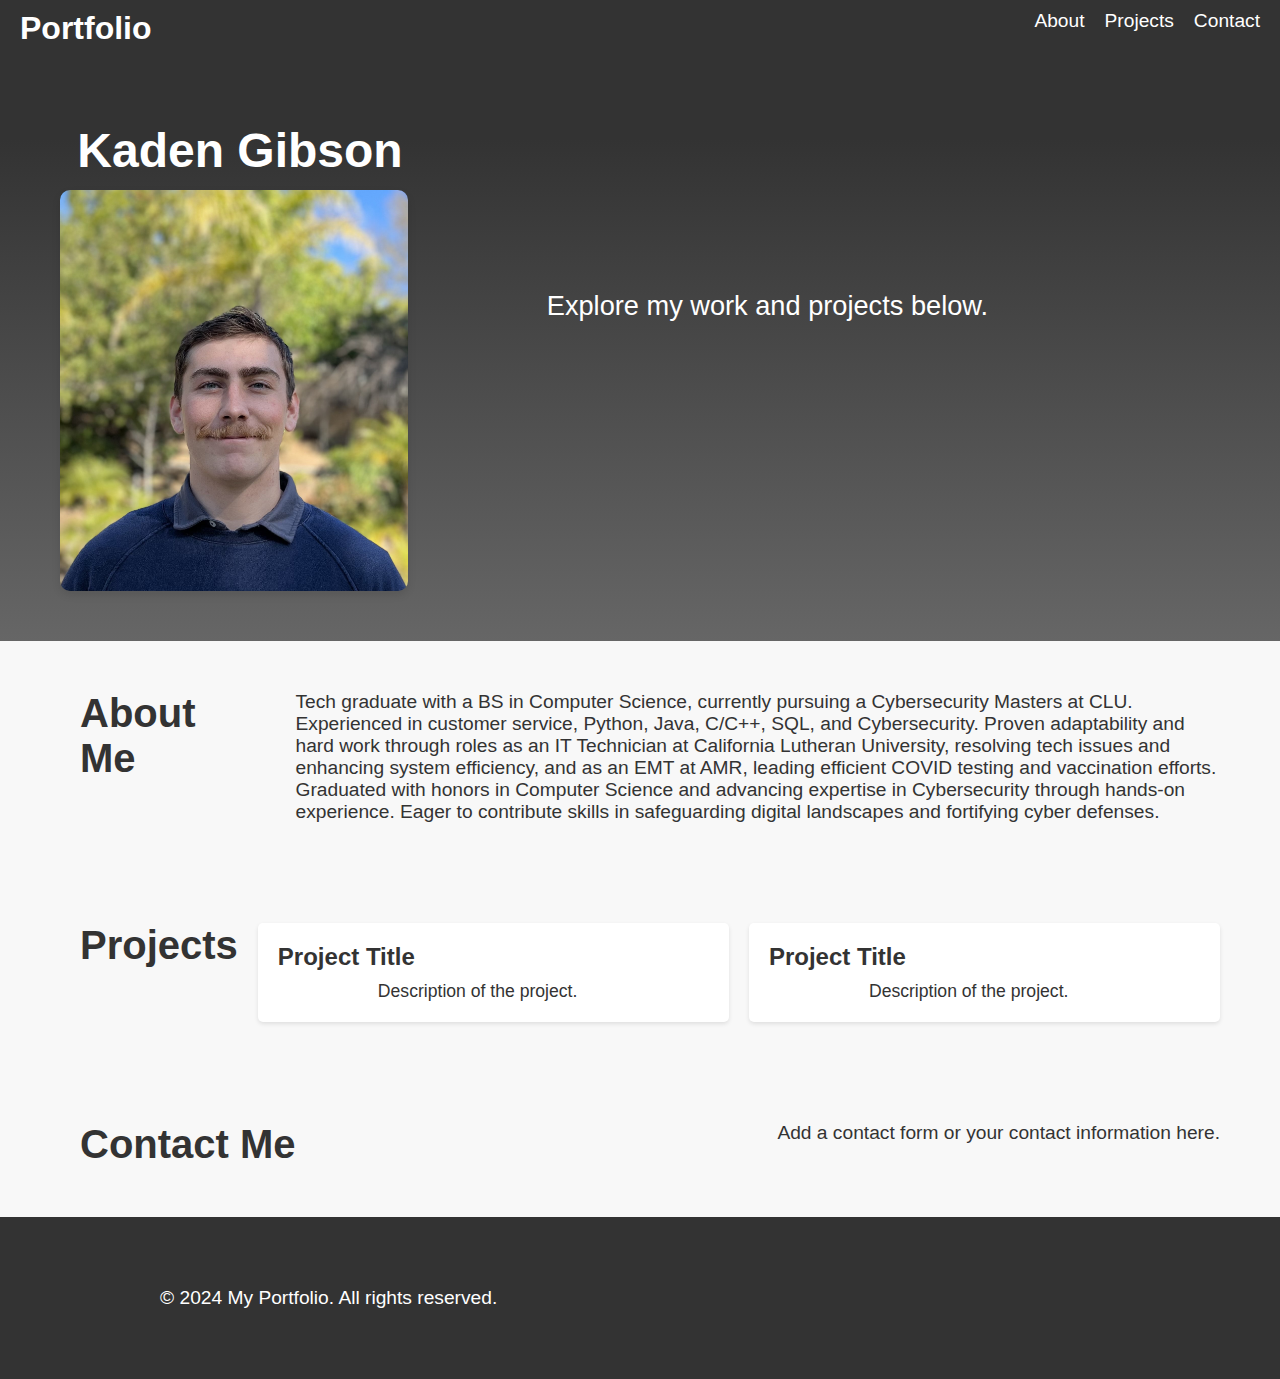
==== portfolio/index.html @ f73d7eb6 "Add files via upload" ====
<!DOCTYPE html>
<html lang="en">

<head>
    <meta charset="UTF-8">
    <meta name="viewport" content="width=device-width, initial-scale=1.0">
    <title>Portfolio</title>
    <link rel="stylesheet" href="styles.css">
</head>

<body>

    <!-- Header -->
    <header>
        <div class="container">
            <h1>Portfolio</h1>
            <nav>
                <ul>
                    <li><a href="#about">About</a></li>
                    <li><a href="#projects">Projects</a></li>
                    <li><a href="#contact">Contact</a></li>
                </ul>
            </nav>
        </div>
    </header>

    <!-- Image Section
    <section id="image">
        <div class="container">
            <img src="C:\Users\kaden\Desktop\IMG_4043.jpg" alt="Picture of me">
        </div>
    </section> -->

    <!-- Hero Section -->
    <section id="hero">
        <div class="container">
            <img src="IMG_4043copy.jpg" class="profile-image">
            <h2>Kaden Gibson</h2>
            <p>Explore my work and projects below.</p>
            
        </div>
    </section>

    <!-- About Section -->
    <section id="about">
        <div class="container">
            <h2>About Me</h2>
            <p>Tech graduate with a BS in Computer Science, currently pursuing a Cybersecurity Masters at CLU. Experienced in customer service, Python, Java, C/C++, SQL, and Cybersecurity. Proven adaptability and hard work through roles as an IT Technician at California Lutheran University, resolving tech issues and enhancing system efficiency, and as an EMT at AMR, leading efficient COVID testing and vaccination efforts. Graduated with honors in Computer Science and advancing expertise in Cybersecurity through hands-on experience. Eager to contribute skills in safeguarding digital landscapes and fortifying cyber defenses.</p>
        </div>
    </section>

    <!-- Projects Section -->
    <section id="projects">
        <div class="container">
            <h2>Projects</h2>
            <!-- Add your projects here -->
            <div class="project">
                <h3>Project Title</h3>
                <p>Description of the project.</p>
            </div>
            <div class="project">
                <h3>Project Title</h3>
                <p>Description of the project.</p>
            </div>
            <!-- Add more projects as needed -->
        </div>
    </section>

    <!-- Contact Section -->
    <section id="contact">
        <div class="container">
            <h2>Contact Me</h2>
            <p>Add a contact form or your contact information here.</p>
        </div>
    </section>

    <!-- Footer -->
    <footer>
        <div class="container">
            <p>&copy; 2024 My Portfolio. All rights reserved.</p>
        </div>
    </footer>
    <script src="script.js"></script>
</body>

</html>
---- portfolio/styles.css ----
/* Reset default margin and padding */
* {
    margin: 0;
    padding: 0;
    box-sizing: border-box;
}

/* Body styles */
body {
    font-family: 'Ariel', sans-serif;
    background-color: #f8f8f8;
    color: #333;
}

/* Image section styles */
.profile-image {
    max-width: 30%;
    height: auto;
    border-radius: 20px;
    box-shadow: 0 4px 8px rgba(0, 0, 0, 0.1);
    margin-bottom: 10px; /* Adjust spacing between image and text */
    float: left; /* Align the image to the left */
}

/* Header styles */
header {
    background-color: #333;
    color: #fff;
    padding: 20px;
    position: relative;
    display: flex;
    justify-content: flex-start;
    align-items: flex-start;
}

header h1 {
    font-size: 2em;
    margin: 0;
    position: absolute;
    top: 10px;
    left: 20px;
}

header nav ul {
    list-style: none;
    display: flex;
    position: absolute;
    top: 10px; /* Adjust the distance from the top */
    right: 20px; /* Adjust the distance from the right */
}

header nav ul li {
    margin-left: 20px; /* Adjust the spacing between items */
}

header nav ul li:first-child {
    margin-left: 0; /* Remove margin for the first item */
}

header nav ul li a {
    color: #fff;
    text-decoration: none;
    font-size: 1.2em;
    transition: color 0.3s ease;
}

header nav ul li a:hover {
    color: #ffcc00;
}

/* Hero section styles */
#hero {
    background: linear-gradient(to bottom, #333, #666);
    color: #fff;
    text-align: center;
    padding: 100px 0;
    position: relative; /* Add this line */
}

#hero .container {
    position: relative; /* Add this line */
}

#hero img.profile-image {
    max-width: 30%;
    height: auto;
    border-radius: 10px;
    box-shadow: 0 4px 8px rgba(0, 0, 0, 0.1);
    margin-bottom: -100px; /* Adjust spacing between image and text */
    display: block; /* Add this line */
    margin-right: 20px; /* Add this line */
    margin-top: -100px;
}

#hero h2 {
    font-size: 3em;
    margin-bottom: 20px;
    position: absolute;
    top: -30%; /* Position the text vertically in the middle */
    left: 15%; /* Position the text horizontally 15% from the left */
    transform: translate(-50%, -50%); /* Center the text precisely */
}

@media screen and (max-width: 1007px) {
    #hero h2 {
        left: 30%; /* Position the text horizontally in the center */
        
        transform: translateY(90%);
    }
    #hero p {
        left: 50%; /* Position the text horizontally in the center */
        transform: translateX(-20%); /* Center the text precisely horizontally */
    }
}
#hero p {
    margin-right: 20%;
    font-size: 1.7em;
}

/* Main content section styles */
.container {
    max-width: 1200px;
    margin: 0 auto;
    padding: 50px 20px;
    display: flex; /* Display the sections in a row */
    justify-content: space-between; /* Align the sections with space between them */
}

.container > div {
    width: calc(50% - 10px); /* Set the width of each section */
    margin-left: 20px;
}

.container h2 {
    font-size: 2.5em;
    margin-left: 20px;
}

.container p {
    font-size: 1.2em;
    margin-left: 100px;
}

/* Project section styles */
.project {
    background-color: #fff;
    padding: 20px;
    border-radius: 5px;
    box-shadow: 0 2px 4px rgba(0, 0, 0, 0.1);
    transition: transform 0.3s ease;
}

.project:hover {
    transform: translateY(-5px);
}

.project h3 {
    font-size: 1.5em;
    margin-bottom: 10px;
}

.project p {
    font-size: 1.1em;
}

/* Footer styles */
footer {
    background-color: #333;
    color: #fff;
    text-align: center;
    padding: 20px;
}

/* Responsive styles */
@media screen and (max-width: 768px) {
    header nav ul {
        margin-top: 10px;
    }

    header nav ul li {
        margin-right: 10px;
    }

    header h1 {
        font-size: 1.5em;
    }

    header nav ul li {
        display: block;
        margin-bottom: 10px;
    }

    #hero h2 {
        font-size: 2em;
    }

    #hero p {
        font-size: 1em;
        left: 30%;
        margin-right: -80%;
        font-size: 1.7em;
    }

    .container {
        flex-direction: column;
    }

    .container > div {
        width: 100%;
    }
}

@media screen and (max-width: 680px) {
    header nav ul {
        margin-top: 10px;
    }

    header nav ul li {
        margin-right: 10px;
    }

    header h1 {
        font-size: 1.5em;
    }

    header nav ul li {
        display: block;
        margin-bottom: 10px;
    }

    #hero h2 {
        font-size: 2em;
    }

    #hero p {
        font-size: 1em;
        left: 30%;
        margin-right: -80%;
        font-size: 1.2em;
    }

    .container {
        flex-direction: column;
    }

    .container > div {
        width: 100%;
    }
}

@media screen and (max-width: 595px) {
    header nav ul {
        margin-top: 10px;
    }

    header nav ul li {
        margin-right: 10px;
    }

    header h1 {
        font-size: 1.5em;
    }

    header nav ul li {
        display: block;
        margin-bottom: 10px;
    }

    #hero h2 {
        font-size: 2em;
    }

    #hero p {
        font-size: 1em;
        left: 30%;
        margin-right: -80%;
        font-size: 1.2em;
        position: absolute;

    }

    .container {
        flex-direction: column;
    }

    .container > div {
        width: 100%;
    }
}
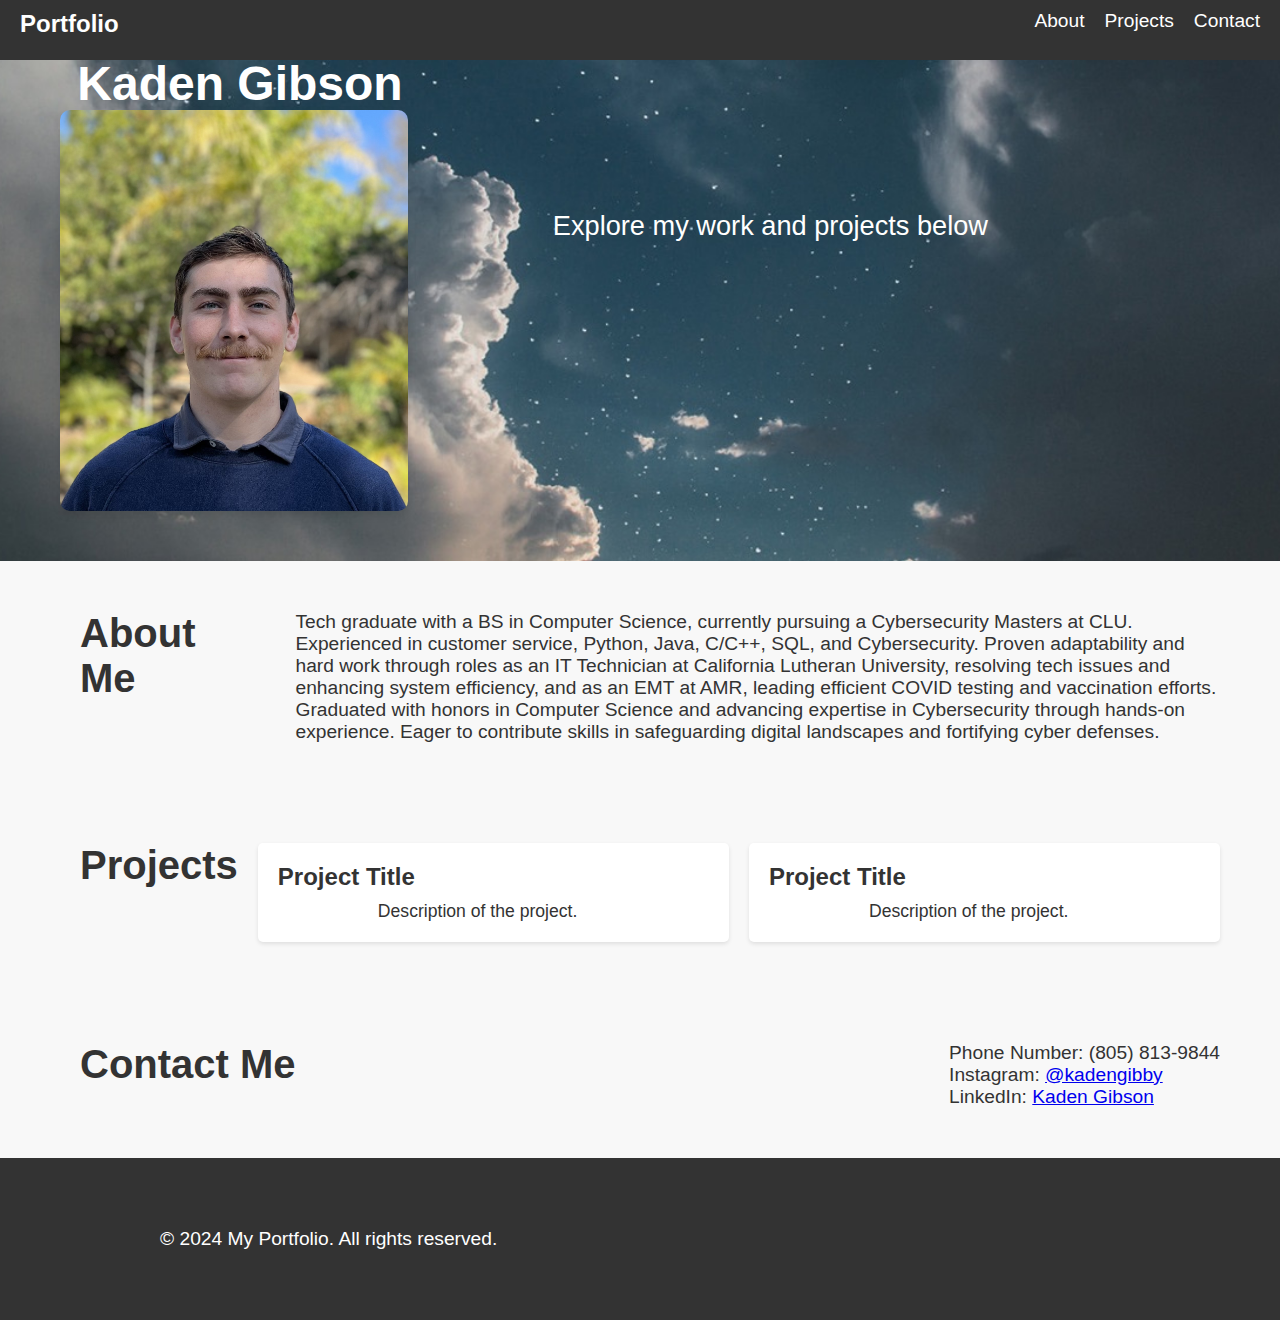
==== commit 07e6e744: "Add files via upload" ====
--- a/portfolio/index.html
+++ b/portfolio/index.html
@@ -36,7 +36,7 @@
         <div class="container">
             <img src="IMG_4043copy.jpg" class="profile-image">
             <h2>Kaden Gibson</h2>
-            <p>Explore my work and projects below.</p>
+            <p>Explore my work and projects below</p>
             
         </div>
     </section>
@@ -70,7 +70,9 @@
     <section id="contact">
         <div class="container">
             <h2>Contact Me</h2>
-            <p>Add a contact form or your contact information here.</p>
+            <p>Phone Number: (805) 813-9844 <br>
+                Instagram: <a href="https://instagram.com/kadengibby">@kadengibby</a><br>
+            LinkedIn: <a href="https://www.linkedin.com/in/kaden-gibson-138589295/">Kaden Gibson</a> 
         </div>
     </section>
 
--- a/portfolio/styles.css
+++ b/portfolio/styles.css
@@ -22,19 +22,19 @@
     float: left; /* Align the image to the left */
 }
 
-/* Header styles */
 header {
     background-color: #333;
     color: #fff;
-    padding: 20px;
+    padding: 10px;
     position: relative;
     display: flex;
     justify-content: flex-start;
     align-items: flex-start;
+    margin-bottom: -60px; /* Adjust the margin to bring the bottom of the header up further */
 }
 
 header h1 {
-    font-size: 2em;
+    font-size: 1.5em;
     margin: 0;
     position: absolute;
     top: 10px;
@@ -70,11 +70,13 @@
 
 /* Hero section styles */
 #hero {
-    background: linear-gradient(to bottom, #333, #666);
+    background-image: url('background.jpg'); /* Replace 'your-background-image.jpg' with the path to your background image */
+    background-size: cover; /* Ensure the background image covers the entire hero section */
+    background-position: center; /* Position the background image at the center */
     color: #fff;
     text-align: center;
     padding: 100px 0;
-    position: relative; /* Add this line */
+    position: relative;
 }
 
 #hero .container {
@@ -98,10 +100,10 @@
     position: absolute;
     top: -30%; /* Position the text vertically in the middle */
     left: 15%; /* Position the text horizontally 15% from the left */
-    transform: translate(-50%, -50%); /* Center the text precisely */
-}
-
-@media screen and (max-width: 1007px) {
+    transform: translate(-50%, -25%); /* Center the text precisely */
+}
+
+@media screen and (max-width: 1143px) {
     #hero h2 {
         left: 30%; /* Position the text horizontally in the center */
         
@@ -286,4 +288,45 @@
     .container > div {
         width: 100%;
     }
+}
+
+@media screen and (max-width: 527px) {
+    header nav ul {
+        margin-top: 10px;
+    }
+
+    header nav ul li {
+        margin-right: 10px;
+    }
+
+    header h1 {
+        font-size: 1.5em;
+    }
+
+    header nav ul li {
+        display: block;
+        margin-bottom: 10px;
+    }
+
+    #hero h2 {
+        font-size: 2em;
+    }
+
+    #hero p {
+        font-size: 1em;
+        left: 25%;
+        margin-right: -80%;
+        font-size: 1.2em;
+        position: absolute;
+        margin-top: 0%;
+
+    }
+
+    .container {
+        flex-direction: column;
+    }
+
+    .container > div {
+        width: 100%;
+    }
 }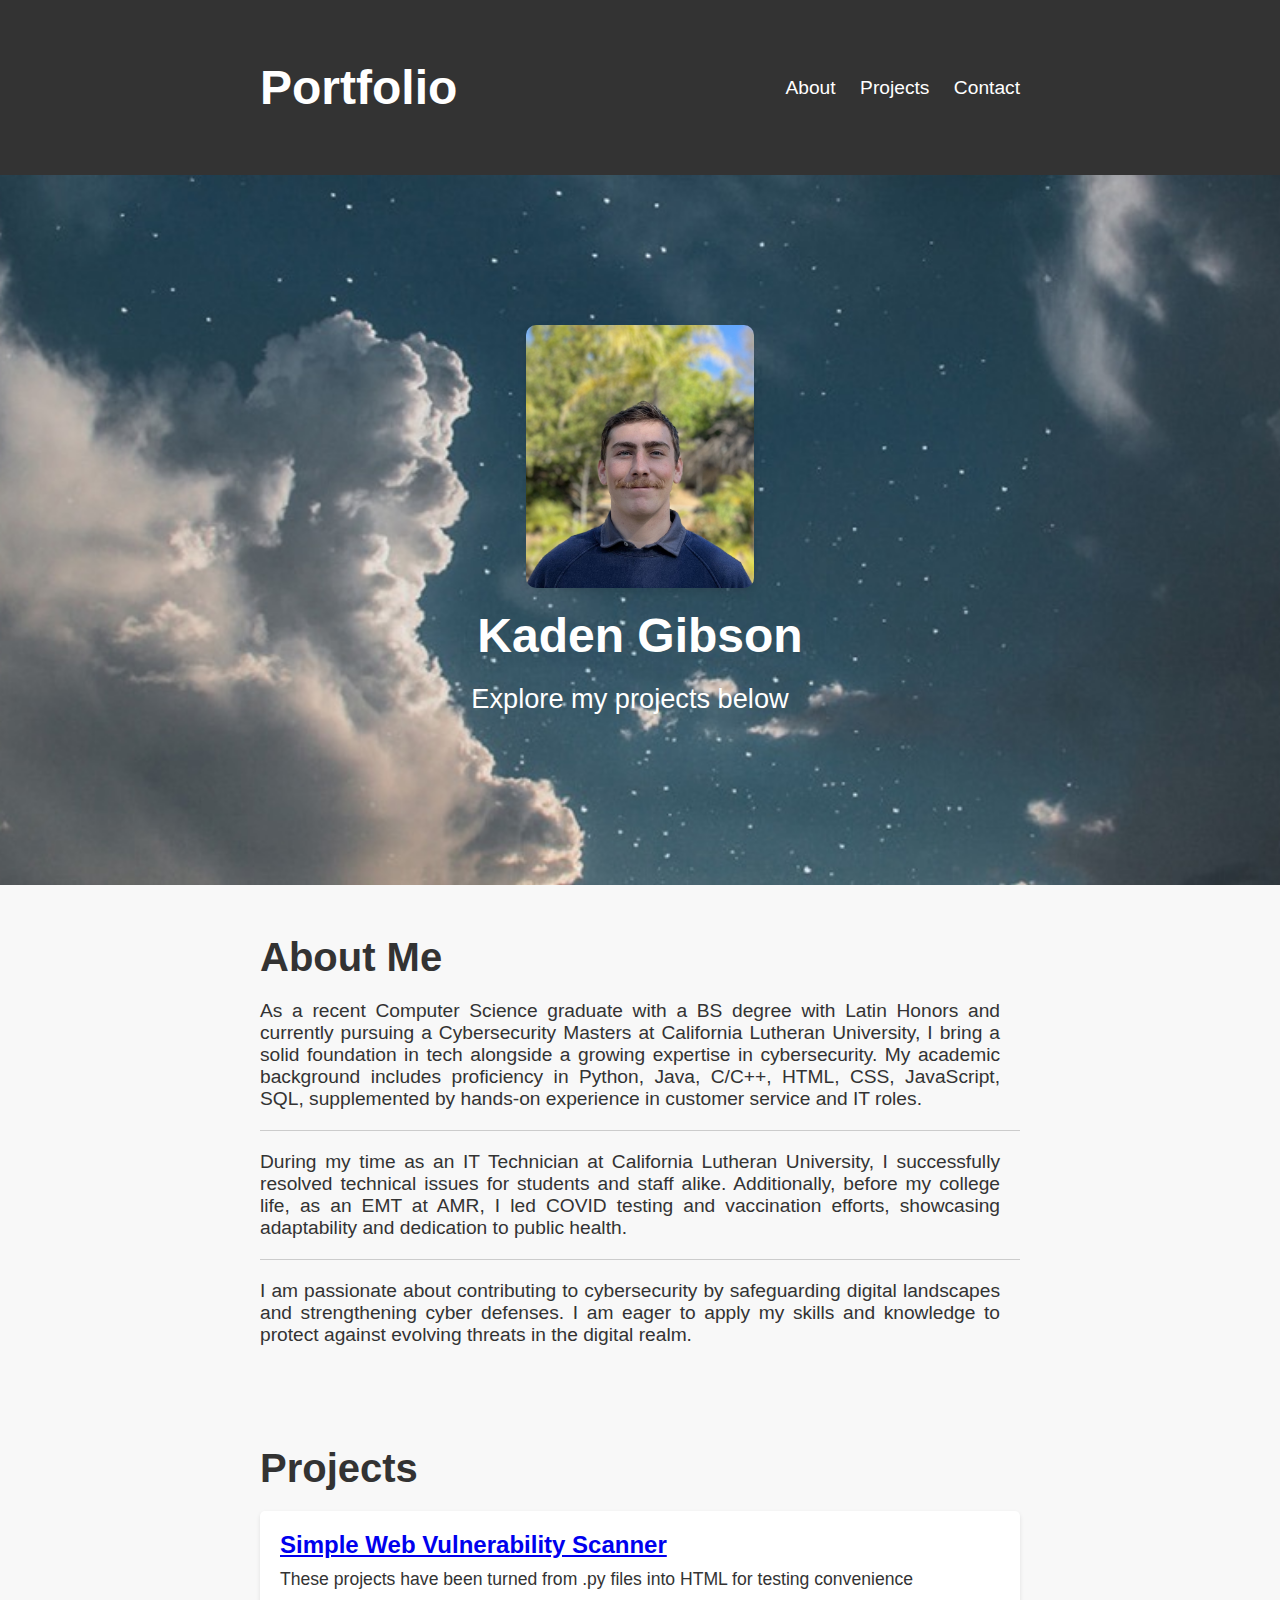
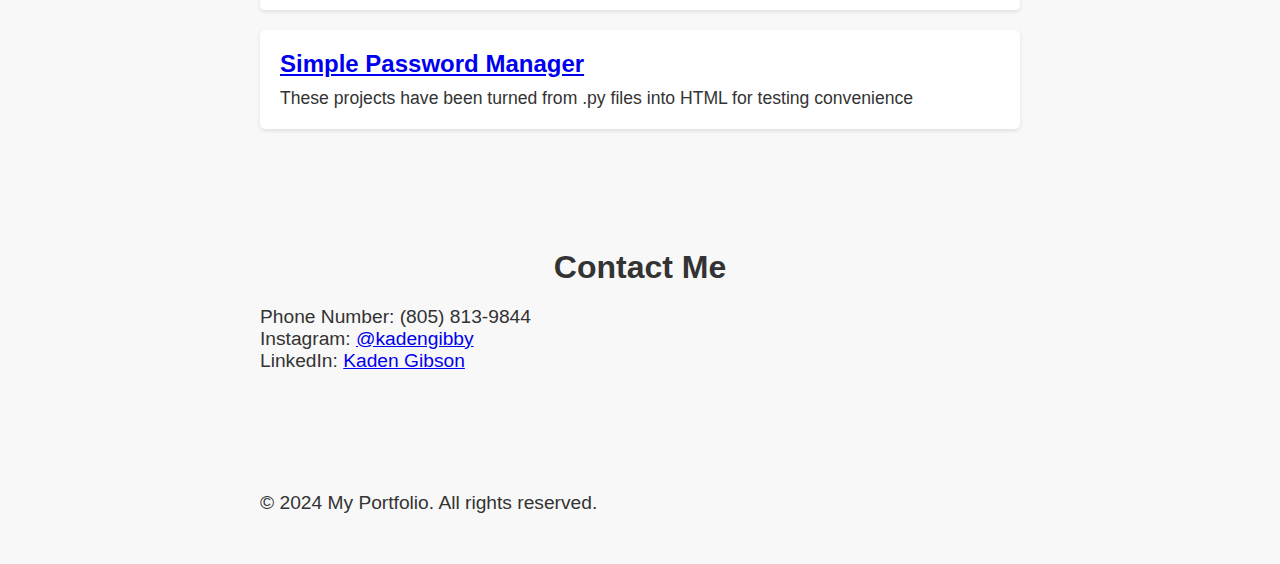
==== commit 05fe44ab: "Add files via upload" ====
--- a/portfolio/index.html
+++ b/portfolio/index.html
@@ -1,13 +1,11 @@
 <!DOCTYPE html>
 <html lang="en">
-
 <head>
     <meta charset="UTF-8">
     <meta name="viewport" content="width=device-width, initial-scale=1.0">
     <title>Portfolio</title>
     <link rel="stylesheet" href="styles.css">
 </head>
-
 <body>
 
     <!-- Header -->
@@ -24,20 +22,14 @@
         </div>
     </header>
 
-    <!-- Image Section
-    <section id="image">
-        <div class="container">
-            <img src="C:\Users\kaden\Desktop\IMG_4043.jpg" alt="Picture of me">
-        </div>
-    </section> -->
-
     <!-- Hero Section -->
     <section id="hero">
         <div class="container">
-            <img src="IMG_4043copy.jpg" class="profile-image">
-            <h2>Kaden Gibson</h2>
-            <p>Explore my work and projects below</p>
-            
+            <img src="IMG_4043copy.jpg" class="profile-image" alt="Profile Image">
+            <div class="hero-text">
+                <h2>Kaden Gibson</h2>
+                <p>Explore my projects below</p>
+            </div>
         </div>
     </section>
 
@@ -45,7 +37,13 @@
     <section id="about">
         <div class="container">
             <h2>About Me</h2>
-            <p>Tech graduate with a BS in Computer Science, currently pursuing a Cybersecurity Masters at CLU. Experienced in customer service, Python, Java, C/C++, SQL, and Cybersecurity. Proven adaptability and hard work through roles as an IT Technician at California Lutheran University, resolving tech issues and enhancing system efficiency, and as an EMT at AMR, leading efficient COVID testing and vaccination efforts. Graduated with honors in Computer Science and advancing expertise in Cybersecurity through hands-on experience. Eager to contribute skills in safeguarding digital landscapes and fortifying cyber defenses.</p>
+            
+            <p>As a recent Computer Science graduate with a BS degree with Latin Honors and currently pursuing a Cybersecurity Masters at California Lutheran University, I bring a solid foundation in tech alongside a growing expertise in cybersecurity. My academic background includes proficiency in Python, Java, C/C++, HTML, CSS, JavaScript, SQL, supplemented by hands-on experience in customer service and IT roles.</p>
+            
+            <hr>
+            <p>During my time as an IT Technician at California Lutheran University, I successfully resolved technical issues for students and staff alike. Additionally, before my college life, as an EMT at AMR, I led COVID testing and vaccination efforts, showcasing adaptability and dedication to public health.</p>
+            <hr>
+            <p>I am passionate about contributing to cybersecurity by safeguarding digital landscapes and strengthening cyber defenses. I am eager to apply my skills and knowledge to protect against evolving threats in the digital realm.</p>
         </div>
     </section>
 
@@ -53,16 +51,14 @@
     <section id="projects">
         <div class="container">
             <h2>Projects</h2>
-            <!-- Add your projects here -->
             <div class="project">
-                <h3>Project Title</h3>
-                <p>Description of the project.</p>
+                <h3><a href="vuln.html">Simple Web Vulnerability Scanner</a></h3>
+                <p>These projects have been turned from .py files into HTML for testing convenience</p>
             </div>
             <div class="project">
-                <h3>Project Title</h3>
-                <p>Description of the project.</p>
+                <h3><a href="manager.html">Simple Password Manager</a></h3>
+                <p>These projects have been turned from .py files into HTML for testing convenience</p>
             </div>
-            <!-- Add more projects as needed -->
         </div>
     </section>
 
@@ -72,7 +68,7 @@
             <h2>Contact Me</h2>
             <p>Phone Number: (805) 813-9844 <br>
                 Instagram: <a href="https://instagram.com/kadengibby">@kadengibby</a><br>
-            LinkedIn: <a href="https://www.linkedin.com/in/kaden-gibson-138589295/">Kaden Gibson</a> 
+                LinkedIn: <a href="https://www.linkedin.com/in/kaden-gibson-138589295/">Kaden Gibson</a></p>
         </div>
     </section>
 
@@ -82,7 +78,5 @@
             <p>&copy; 2024 My Portfolio. All rights reserved.</p>
         </div>
     </footer>
-    <script src="script.js"></script>
 </body>
-
 </html>
--- a/portfolio/styles.css
+++ b/portfolio/styles.css
@@ -7,54 +7,53 @@
 
 /* Body styles */
 body {
-    font-family: 'Ariel', sans-serif;
+    font-family: 'Arial', sans-serif;
     background-color: #f8f8f8;
     color: #333;
 }
 
-/* Image section styles */
-.profile-image {
-    max-width: 30%;
-    height: auto;
-    border-radius: 20px;
-    box-shadow: 0 4px 8px rgba(0, 0, 0, 0.1);
-    margin-bottom: 10px; /* Adjust spacing between image and text */
-    float: left; /* Align the image to the left */
-}
-
+/* Header styles */
 header {
     background-color: #333;
     color: #fff;
     padding: 10px;
-    position: relative;
+}
+
+header .container {
     display: flex;
-    justify-content: flex-start;
-    align-items: flex-start;
-    margin-bottom: -60px; /* Adjust the margin to bring the bottom of the header up further */
+    justify-content: space-between;
+    align-items: center;
 }
 
 header h1 {
-    font-size: 1.5em;
-    margin: 0;
-    position: absolute;
-    top: 10px;
-    left: 20px;
+    font-size: 3em;
 }
 
 header nav ul {
     list-style: none;
-    display: flex;
-    position: absolute;
-    top: 10px; /* Adjust the distance from the top */
-    right: 20px; /* Adjust the distance from the right */
 }
 
+/* About Section styles */
+#about .container {
+    text-align: justify;
+    position: relative; /* Set position to relative for absolute positioning of images */
+}
+
+#about hr {
+    margin: 20px 0; /* Add margin top and bottom to create space */
+    border: none;
+    border-top: 1px solid #ccc; /* Add a border-top for the line */
+    position: relative; /* Set position to relative for absolute positioning */
+}
+
+
 header nav ul li {
-    margin-left: 20px; /* Adjust the spacing between items */
+    display: inline-block;
+    margin-left: 20px;
 }
 
 header nav ul li:first-child {
-    margin-left: 0; /* Remove margin for the first item */
+    margin-left: 0;
 }
 
 header nav ul li a {
@@ -64,23 +63,36 @@
     transition: color 0.3s ease;
 }
 
+/* About Section styles */
+#about .container {
+    text-align: justify;
+}
+
+
+
+
+
+
+
+
 header nav ul li a:hover {
     color: #ffcc00;
 }
 
-/* Hero section styles */
+/* Hero Section styles */
 #hero {
-    background-image: url('background.jpg'); /* Replace 'your-background-image.jpg' with the path to your background image */
-    background-size: cover; /* Ensure the background image covers the entire hero section */
-    background-position: center; /* Position the background image at the center */
+    background-image: url('background.jpg');
+    background-size: cover;
+    background-position: center;
     color: #fff;
     text-align: center;
     padding: 100px 0;
-    position: relative;
 }
 
 #hero .container {
-    position: relative; /* Add this line */
+    display: flex;
+    flex-direction: column;
+    align-items: center;
 }
 
 #hero img.profile-image {
@@ -88,245 +100,71 @@
     height: auto;
     border-radius: 10px;
     box-shadow: 0 4px 8px rgba(0, 0, 0, 0.1);
-    margin-bottom: -100px; /* Adjust spacing between image and text */
-    display: block; /* Add this line */
-    margin-right: 20px; /* Add this line */
-    margin-top: -100px;
+    margin-bottom: 20px;
 }
 
 #hero h2 {
     font-size: 3em;
     margin-bottom: 20px;
-    position: absolute;
-    top: -30%; /* Position the text vertically in the middle */
-    left: 15%; /* Position the text horizontally 15% from the left */
-    transform: translate(-50%, -25%); /* Center the text precisely */
 }
 
-@media screen and (max-width: 1143px) {
-    #hero h2 {
-        left: 30%; /* Position the text horizontally in the center */
-        
-        transform: translateY(90%);
-    }
-    #hero p {
-        left: 50%; /* Position the text horizontally in the center */
-        transform: translateX(-20%); /* Center the text precisely horizontally */
-    }
-}
 #hero p {
-    margin-right: 20%;
     font-size: 1.7em;
+    margin-bottom: 20px;
 }
 
 /* Main content section styles */
 .container {
-    max-width: 1200px;
+    max-width: 800px;
     margin: 0 auto;
     padding: 50px 20px;
-    display: flex; /* Display the sections in a row */
-    justify-content: space-between; /* Align the sections with space between them */
-}
-
-.container > div {
-    width: calc(50% - 10px); /* Set the width of each section */
-    margin-left: 20px;
 }
 
 .container h2 {
     font-size: 2.5em;
-    margin-left: 20px;
+    margin-bottom: 20px;
 }
 
 .container p {
     font-size: 1.2em;
-    margin-left: 100px;
+    margin-right: 20px;
+    text-align: justify;
 }
 
-/* Project section styles */
-.project {
+/* Projects Section styles */
+#projects .project {
     background-color: #fff;
     padding: 20px;
     border-radius: 5px;
     box-shadow: 0 2px 4px rgba(0, 0, 0, 0.1);
     transition: transform 0.3s ease;
+    margin-bottom: 20px;
 }
 
-.project:hover {
+#projects .project:hover {
     transform: translateY(-5px);
 }
 
-.project h3 {
+#projects .project h3 {
     font-size: 1.5em;
     margin-bottom: 10px;
 }
 
-.project p {
+#projects .project p {
     font-size: 1.1em;
 }
 
-/* Footer styles */
-footer {
-    background-color: #333;
-    color: #fff;
+/* Contact Section styles */
+#contact .container {
     text-align: center;
-    padding: 20px;
 }
 
-/* Responsive styles */
-@media screen and (max-width: 768px) {
-    header nav ul {
-        margin-top: 10px;
-    }
-
-    header nav ul li {
-        margin-right: 10px;
-    }
-
-    header h1 {
-        font-size: 1.5em;
-    }
-
-    header nav ul li {
-        display: block;
-        margin-bottom: 10px;
-    }
-
-    #hero h2 {
-        font-size: 2em;
-    }
-
-    #hero p {
-        font-size: 1em;
-        left: 30%;
-        margin-right: -80%;
-        font-size: 1.7em;
-    }
-
-    .container {
-        flex-direction: column;
-    }
-
-    .container > div {
-        width: 100%;
-    }
+#contact h2 {
+    font-size: 2em;
+    margin-bottom: 20px;
 }
 
-@media screen and (max-width: 680px) {
-    header nav ul {
-        margin-top: 10px;
-    }
-
-    header nav ul li {
-        margin-right: 10px;
-    }
-
-    header h1 {
-        font-size: 1.5em;
-    }
-
-    header nav ul li {
-        display: block;
-        margin-bottom: 10px;
-    }
-
-    #hero h2 {
-        font-size: 2em;
-    }
-
-    #hero p {
-        font-size: 1em;
-        left: 30%;
-        margin-right: -80%;
-        font-size: 1.2em;
-    }
-
-    .container {
-        flex-direction: column;
-    }
-
-    .container > div {
-        width: 100%;
-    }
+#contact p {
+    font-size: 1.2em;
+    margin-bottom: 20px;
 }
-
-@media screen and (max-width: 595px) {
-    header nav ul {
-        margin-top: 10px;
-    }
-
-    header nav ul li {
-        margin-right: 10px;
-    }
-
-    header h1 {
-        font-size: 1.5em;
-    }
-
-    header nav ul li {
-        display: block;
-        margin-bottom: 10px;
-    }
-
-    #hero h2 {
-        font-size: 2em;
-    }
-
-    #hero p {
-        font-size: 1em;
-        left: 30%;
-        margin-right: -80%;
-        font-size: 1.2em;
-        position: absolute;
-
-    }
-
-    .container {
-        flex-direction: column;
-    }
-
-    .container > div {
-        width: 100%;
-    }
-}
-
-@media screen and (max-width: 527px) {
-    header nav ul {
-        margin-top: 10px;
-    }
-
-    header nav ul li {
-        margin-right: 10px;
-    }
-
-    header h1 {
-        font-size: 1.5em;
-    }
-
-    header nav ul li {
-        display: block;
-        margin-bottom: 10px;
-    }
-
-    #hero h2 {
-        font-size: 2em;
-    }
-
-    #hero p {
-        font-size: 1em;
-        left: 25%;
-        margin-right: -80%;
-        font-size: 1.2em;
-        position: absolute;
-        margin-top: 0%;
-
-    }
-
-    .container {
-        flex-direction: column;
-    }
-
-    .container > div {
-        width: 100%;
-    }
-}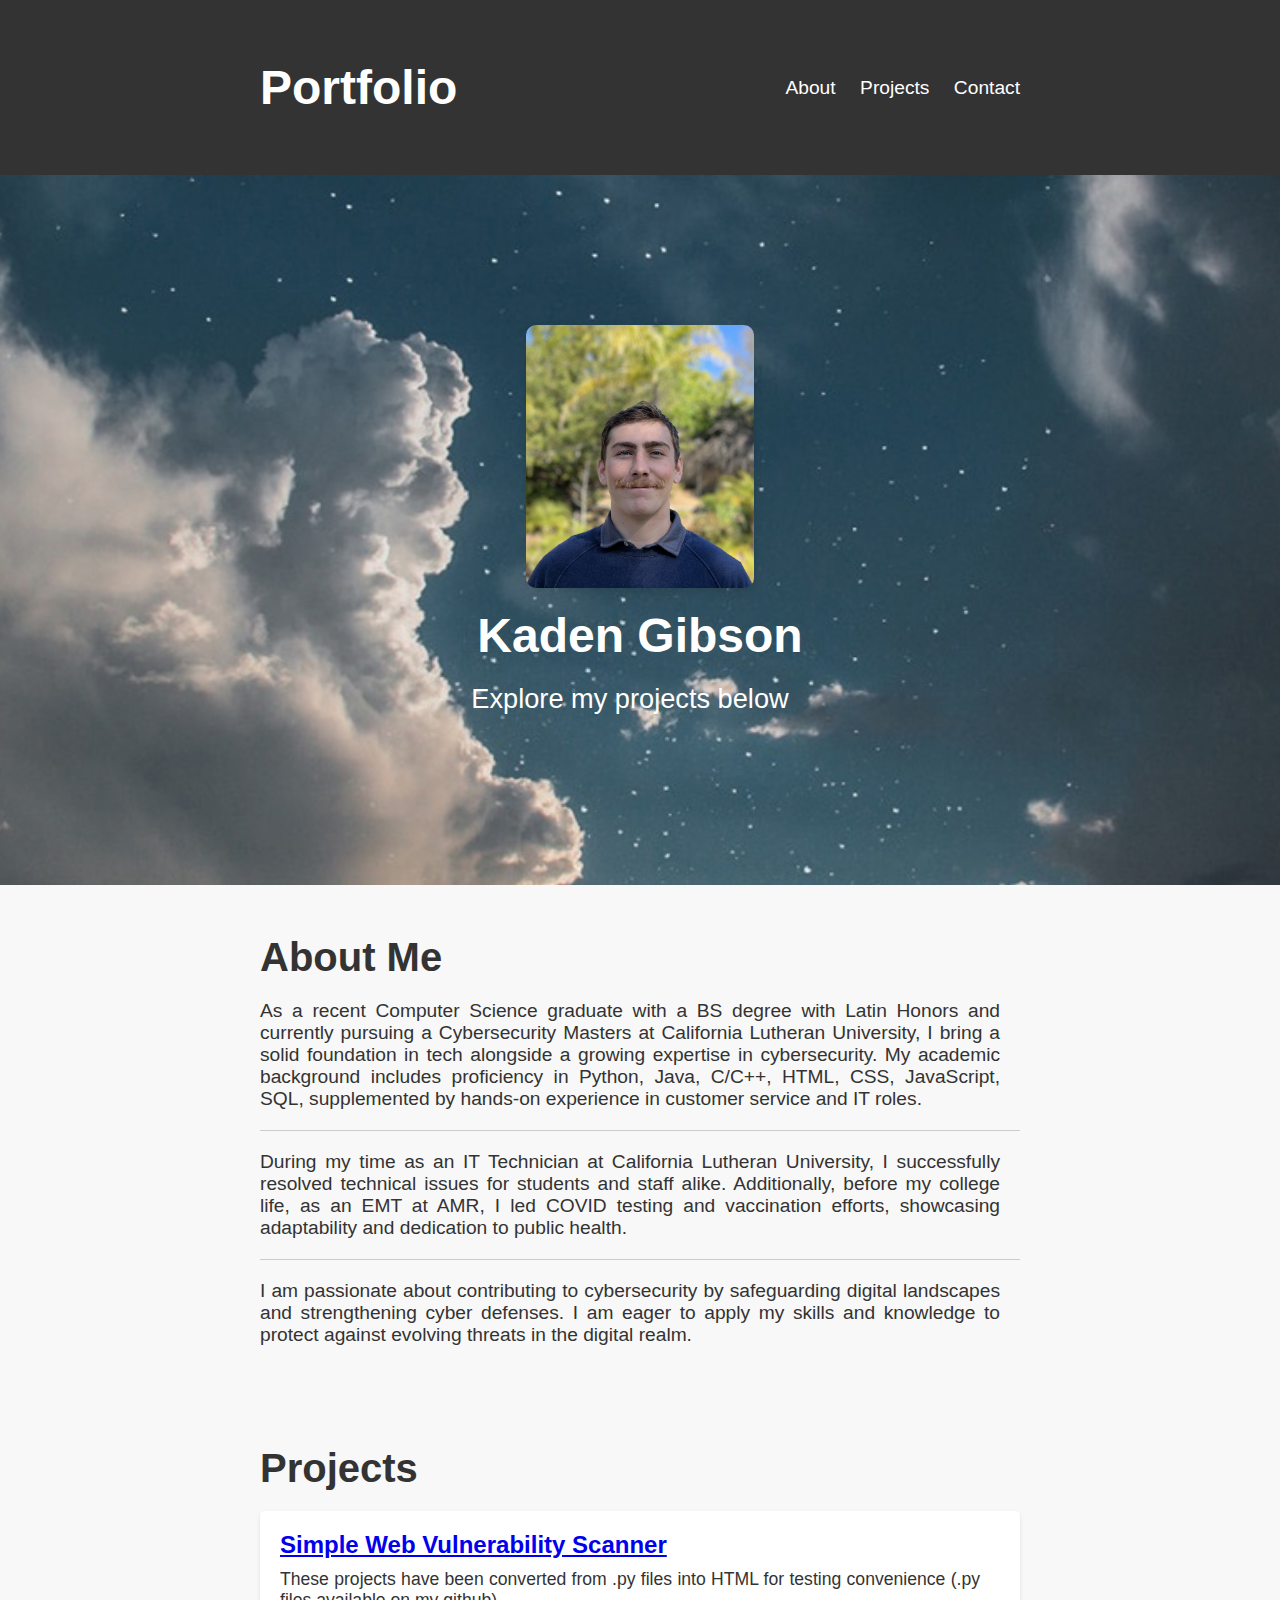
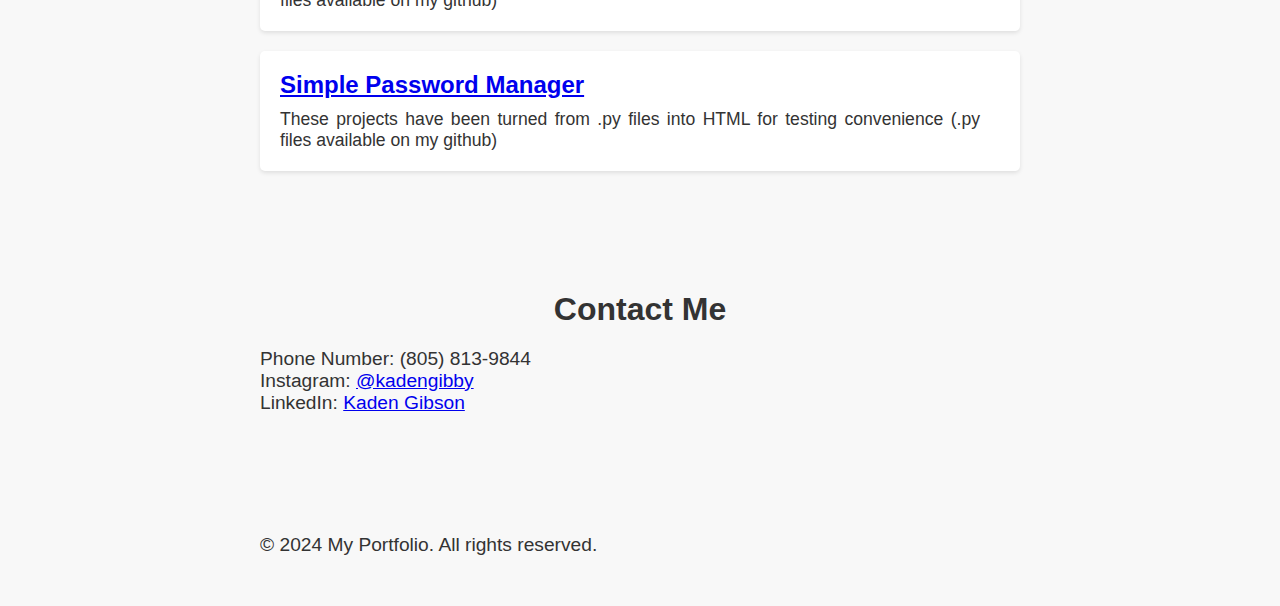
==== commit 6574e97a: "Update index.html" ====
--- a/portfolio/index.html
+++ b/portfolio/index.html
@@ -53,11 +53,11 @@
             <h2>Projects</h2>
             <div class="project">
                 <h3><a href="vuln.html">Simple Web Vulnerability Scanner</a></h3>
-                <p>These projects have been turned from .py files into HTML for testing convenience</p>
+                <p>These projects have been converted from .py files into HTML for testing convenience (.py files available on my github)</p>
             </div>
             <div class="project">
                 <h3><a href="manager.html">Simple Password Manager</a></h3>
-                <p>These projects have been turned from .py files into HTML for testing convenience</p>
+                <p>These projects have been turned from .py files into HTML for testing convenience (.py files available on my github)</p>
             </div>
         </div>
     </section>
--- a/portfolio/styles.css
+++ b/portfolio/styles.css
@@ -1,4 +1,4 @@
-/* Reset default margin and padding */
+
 * {
     margin: 0;
     padding: 0;
@@ -36,14 +36,14 @@
 /* About Section styles */
 #about .container {
     text-align: justify;
-    position: relative; /* Set position to relative for absolute positioning of images */
+    position: relative; 
 }
 
 #about hr {
-    margin: 20px 0; /* Add margin top and bottom to create space */
+    margin: 20px 0; 
     border: none;
-    border-top: 1px solid #ccc; /* Add a border-top for the line */
-    position: relative; /* Set position to relative for absolute positioning */
+    border-top: 1px solid #ccc;
+    position: relative; 
 }
 
 
@@ -168,3 +168,73 @@
     font-size: 1.2em;
     margin-bottom: 20px;
 }
+
+/* Adjustments for smaller screens like iPhones */
+@media screen and (max-width: 518px) {
+    /* Make sections display vertically */
+    header .container nav ul {
+        display: block;
+    }
+
+    #about .container {
+        display: block;
+    }
+
+    #projects .container {
+        display: block;
+    }
+
+    #contact .container {
+        display: block;
+    }
+}
+
+/* Adjustments for smaller screens like iPhones */
+@media screen and (max-width: 518px) {
+    /* Make sections display vertically */
+    header .container nav ul {
+        display: block;
+        text-align: center; /* Center the list items */
+    }
+
+    header .container nav ul li {
+        display: block;
+        margin: 10px 0; /* Add some vertical spacing between links */
+    }
+}
+
+/* Adjustments for smaller screens like iPhones */
+@media screen and (max-width: 560px) {
+    /* Make sections display horizontally */
+    #about .container {
+        display: flex;
+        flex-direction: column; /* Display vertically by default */
+    }
+
+    #about hr {
+        margin: 20px auto; /* Center the horizontal line */
+    }
+
+    #about .left-image,
+    #about .right-image {
+        position: static; /* Remove absolute positioning */
+        margin: 0 auto 20px; /* Center the images and add some space */
+        width: 100%; /* Make images fill the container */
+    }
+
+    #projects .container {
+        display: flex;
+        flex-wrap: wrap; /* Allow projects to wrap to the next line */
+    }
+
+    #projects .project {
+        width: 100%; /* Make projects take full width */
+    }
+
+    #about p {
+        margin: 10px 0; /* Add some vertical spacing */
+        white-space: normal; /* Ensure normal word wrapping */
+        word-break: break-word; /* Break long words */
+        text-align: left; /* Align text to the left */
+    }
+}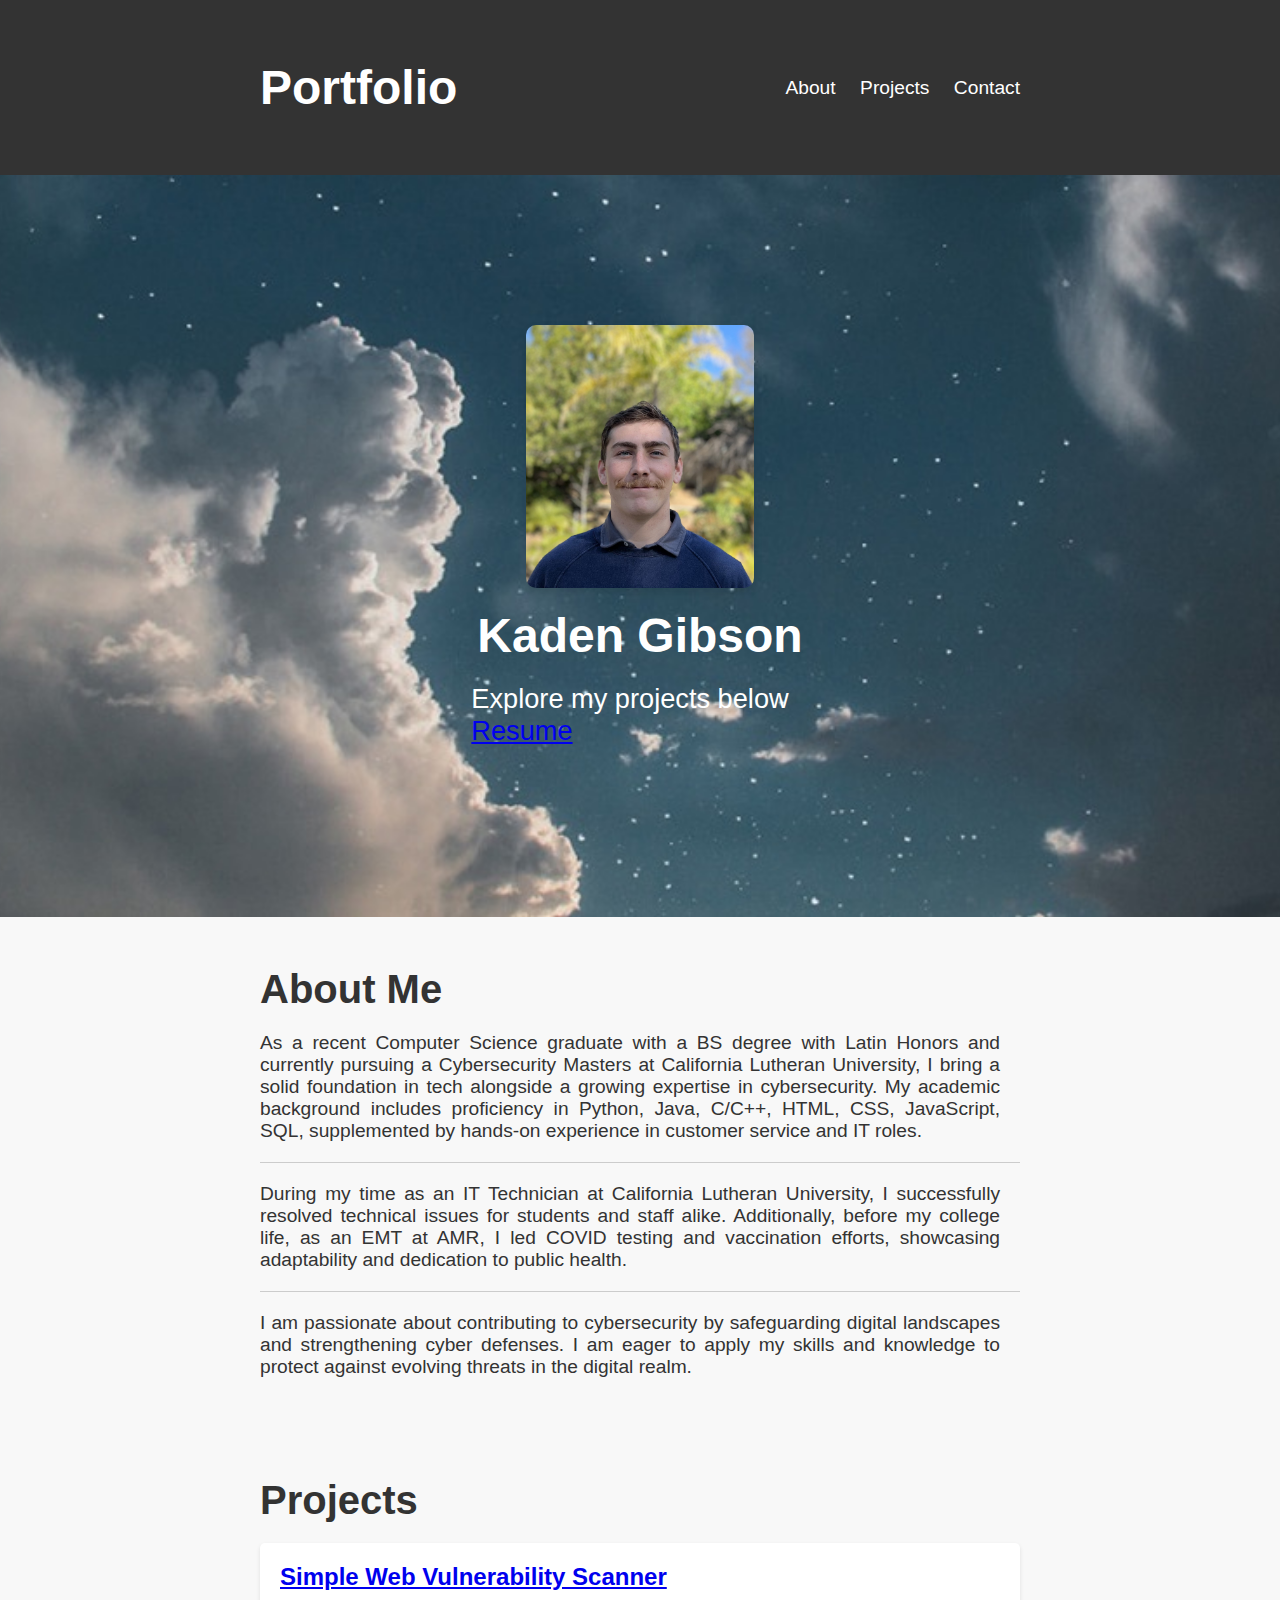
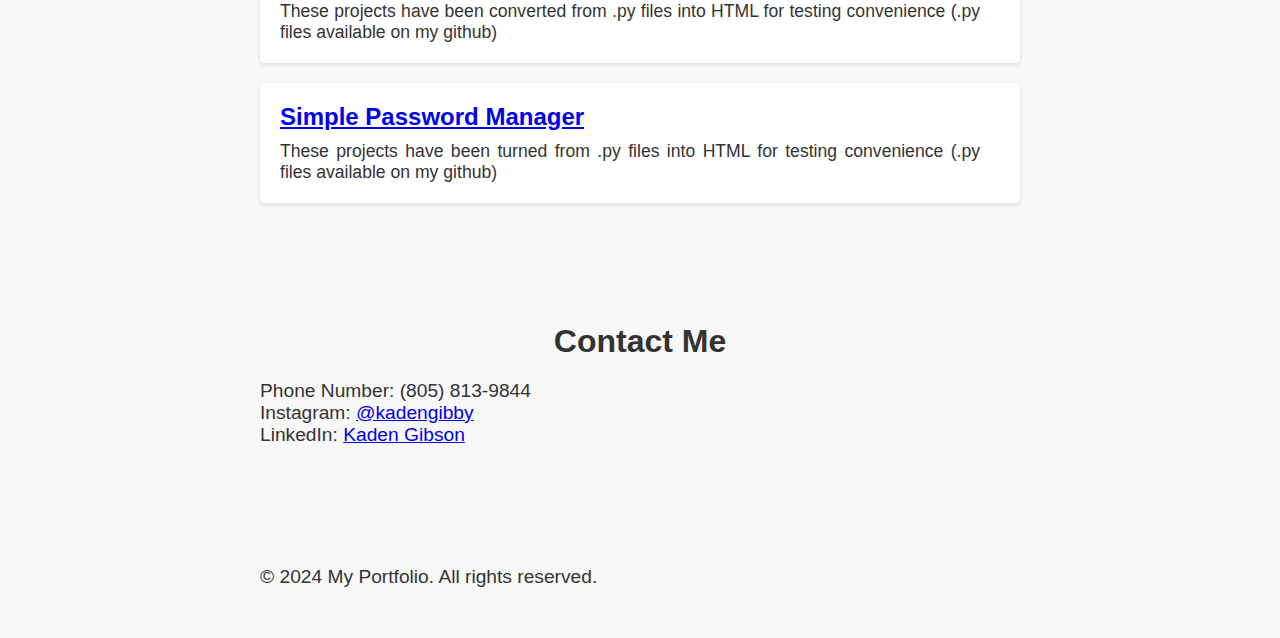
==== commit 5b22c444: "Update index.html" ====
--- a/portfolio/index.html
+++ b/portfolio/index.html
@@ -28,7 +28,10 @@
             <img src="IMG_4043copy.jpg" class="profile-image" alt="Profile Image">
             <div class="hero-text">
                 <h2>Kaden Gibson</h2>
-                <p>Explore my projects below</p>
+                <p>Explore my projects below
+                </br>
+                <a href="resume">Resume</a>
+                </p>
             </div>
         </div>
     </section>
